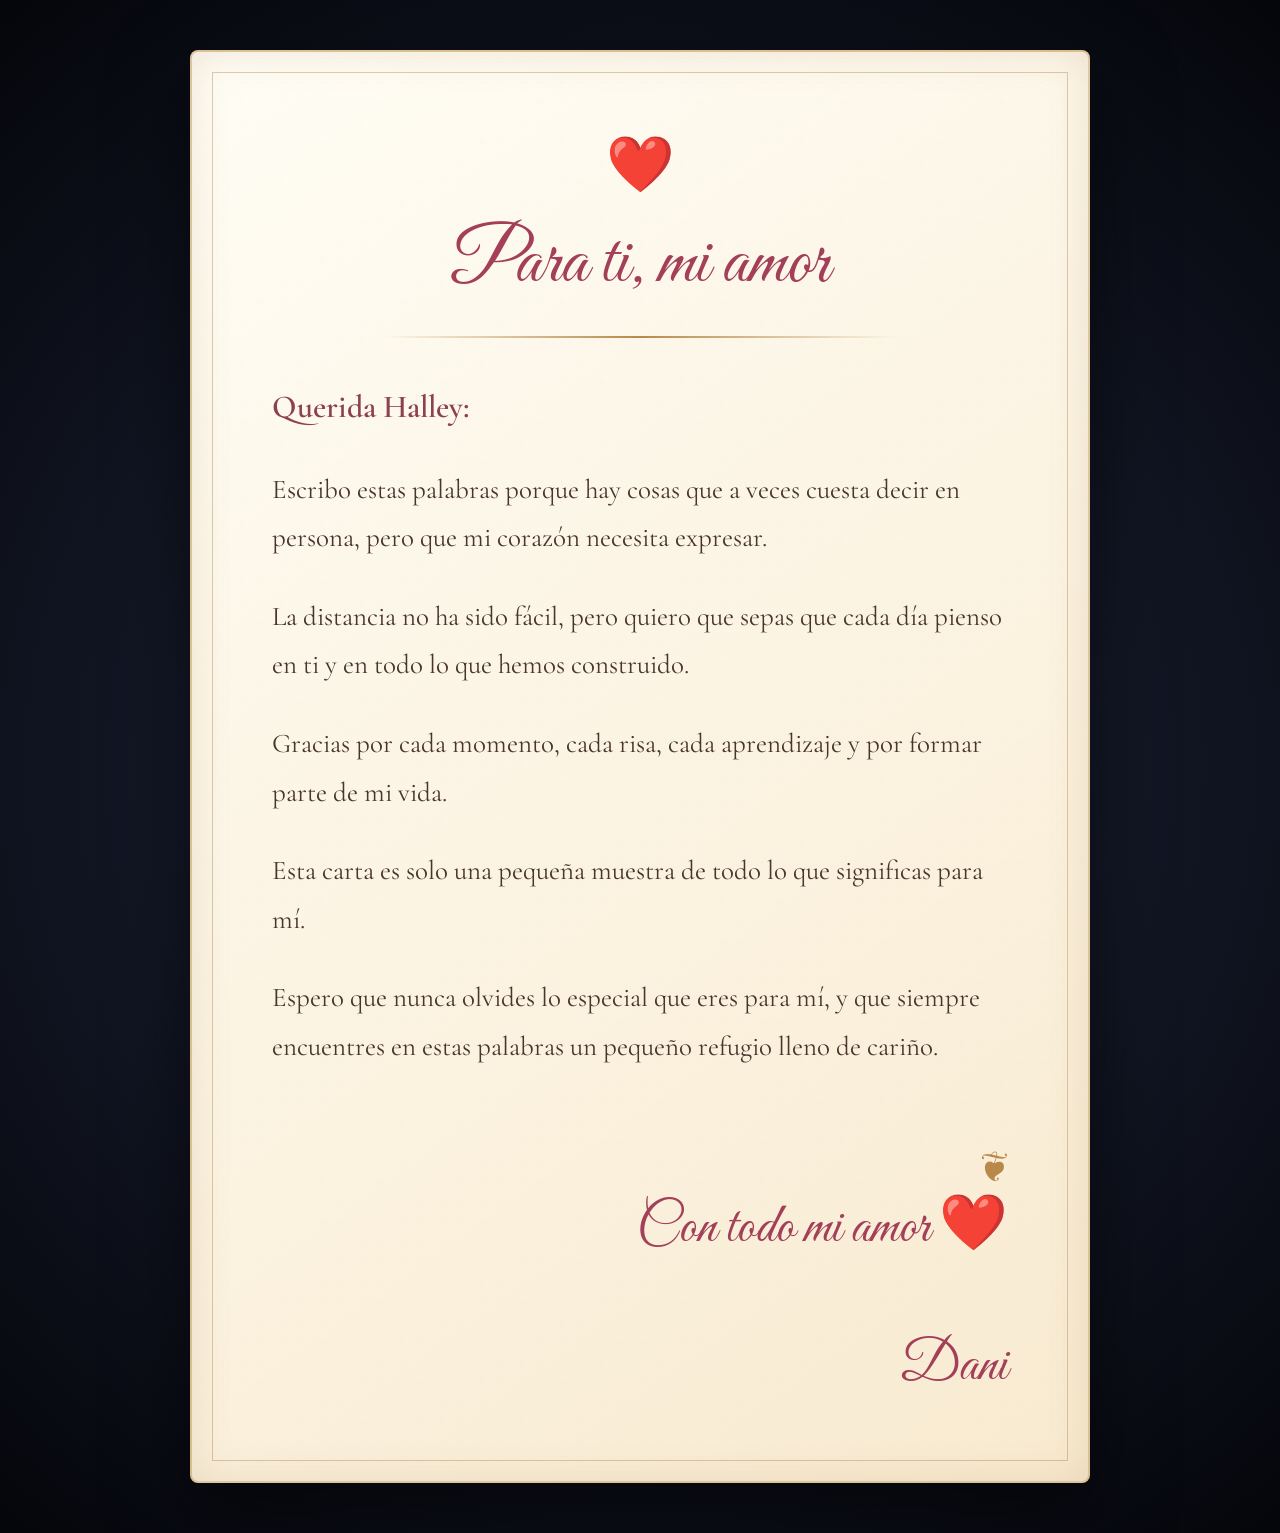
==== cartita.html @ 2c2a76f5 "Add files via upload" ====
<!DOCTYPE html>
<html lang="es">

<head>

<meta charset="UTF-8">

<meta name="viewport" content="width=device-width, initial-scale=1.0">

<title>Para ti ❤️</title>

<link rel="stylesheet" href="stylecarta.css">

</head>


<body>


<div id="stars"></div>


<main class="carta-container">


    <article class="carta">


        <div class="decoracion">
            ❤️
        </div>


        <h1>
            Para ti, mi amor
        </h1>


        <div class="linea"></div>


        <section class="contenido">


            <p>
                Querida Halley:
            </p>


            <p>
                Escribo estas palabras porque hay cosas que a veces
                cuesta decir en persona, pero que mi corazón necesita expresar.
            </p>


            <p>
                La distancia no ha sido fácil, pero quiero que sepas
                que cada día pienso en ti y en todo lo que hemos construido.
            </p>


            <p>
                Gracias por cada momento, cada risa, cada aprendizaje
                y por formar parte de mi vida.
            </p>


            <p>
                Esta carta es solo una pequeña muestra de todo lo que
                significas para mí.
            </p>


            <p>
                Espero que nunca olvides lo especial que eres para mí,
                y que siempre encuentres en estas palabras un pequeño
                refugio lleno de cariño.
            </p>


        </section>



        <div class="firma">

            Con todo mi amor ❤️

            <br><br>

            Dani

        </div>



    </article>


</main>



<script src="carta.js"></script>


</body>
<link rel="preconnect" href="https://fonts.googleapis.com">
<link rel="preconnect" href="https://fonts.gstatic.com" crossorigin>

<link href="https://fonts.googleapis.com/css2?family=Cormorant+Garamond:wght@400;500;600;700&family=Great+Vibes&display=swap" rel="stylesheet">

</html>
---- stylecarta.css ----
*{
    margin:0;
    padding:0;
    box-sizing:border-box;
}


body{

    min-height:100vh;

    background:
    radial-gradient(circle at center,#20283f,#05060b);

    display:flex;

    justify-content:center;

    align-items:flex-start;

    padding:50px 15px;

    overflow-x:hidden;

}


/* estrellas */

#stars{

    position:fixed;

    inset:0;

    z-index:-1;

}



/* contenedor */

.carta-container{

    width:100%;

    max-width:900px;

}



/* carta */

.carta{


    position:relative;


    background:

    linear-gradient(
        145deg,
        #fffdf5,
        #f8ead0
    );


    padding:

    clamp(30px,7vw,80px);


    border-radius:8px;


    box-shadow:

    0 30px 80px rgba(0,0,0,.55),

    inset 0 0 40px rgba(150,100,50,.15);



    border:

    2px solid rgba(190,145,80,.5);


    animation:

    entrada 1.5s ease;


    overflow:hidden;

}



@keyframes entrada{

    from{

        opacity:0;

        transform:

        translateY(60px)

        rotateX(10deg);

    }


    to{

        opacity:1;

        transform:none;

    }

}




/* borde interior */

.carta::before{

    content:"";

    position:absolute;

    inset:20px;


    border:

    1px solid rgba(160,110,50,.35);


    pointer-events:none;


}



/* textura papel */

.carta::after{

    content:"";

    position:absolute;

    inset:0;


    background:

    radial-gradient(
        circle,
        rgba(120,80,30,.08) 1px,
        transparent 1px
    );


    background-size:20px 20px;


    opacity:.3;


    pointer-events:none;

}




.decoracion{


    text-align:center;


    font-size:55px;


    margin-bottom:20px;


    animation:

    latido 2s infinite;

}



@keyframes latido{

    50%{

        transform:scale(1.12);

    }

}





h1{


    font-family:"Great Vibes", cursive;


    text-align:center;


    font-size:

    clamp(45px,8vw,75px);


    color:#a33f58;


    font-weight:400;


    margin-bottom:25px;


}




.linea{


    width:70%;


    height:2px;


    margin:

    auto auto 40px;


    background:

    linear-gradient(

        90deg,

        transparent,

        #b8894b,

        transparent

    );

}




.contenido{


    font-family:

    "Cormorant Garamond",serif;


    font-size:

    clamp(21px,3vw,27px);


    color:#49352d;


    line-height:1.8;


    position:relative;


    z-index:2;

}




.contenido p{

    margin-bottom:30px;


}



.contenido p:first-child{


    font-size:32px;


    font-weight:600;


    color:#8c4050;


}





.firma{


    margin-top:70px;


    text-align:right;


    font-family:

    "Great Vibes",cursive;


    font-size:

    clamp(35px,5vw,55px);


    color:#a33f58;


}




/* pequeños detalles */

.carta .firma::before{


    content:"❦";


    display:block;


    font-family:

    "Cormorant Garamond";


    font-size:40px;


    color:#b8894b;


}



@media(max-width:600px){


    body{

        padding:20px 10px;

    }



    .carta::before{

        inset:12px;

    }


    .contenido{

        text-align:left;

    }


}
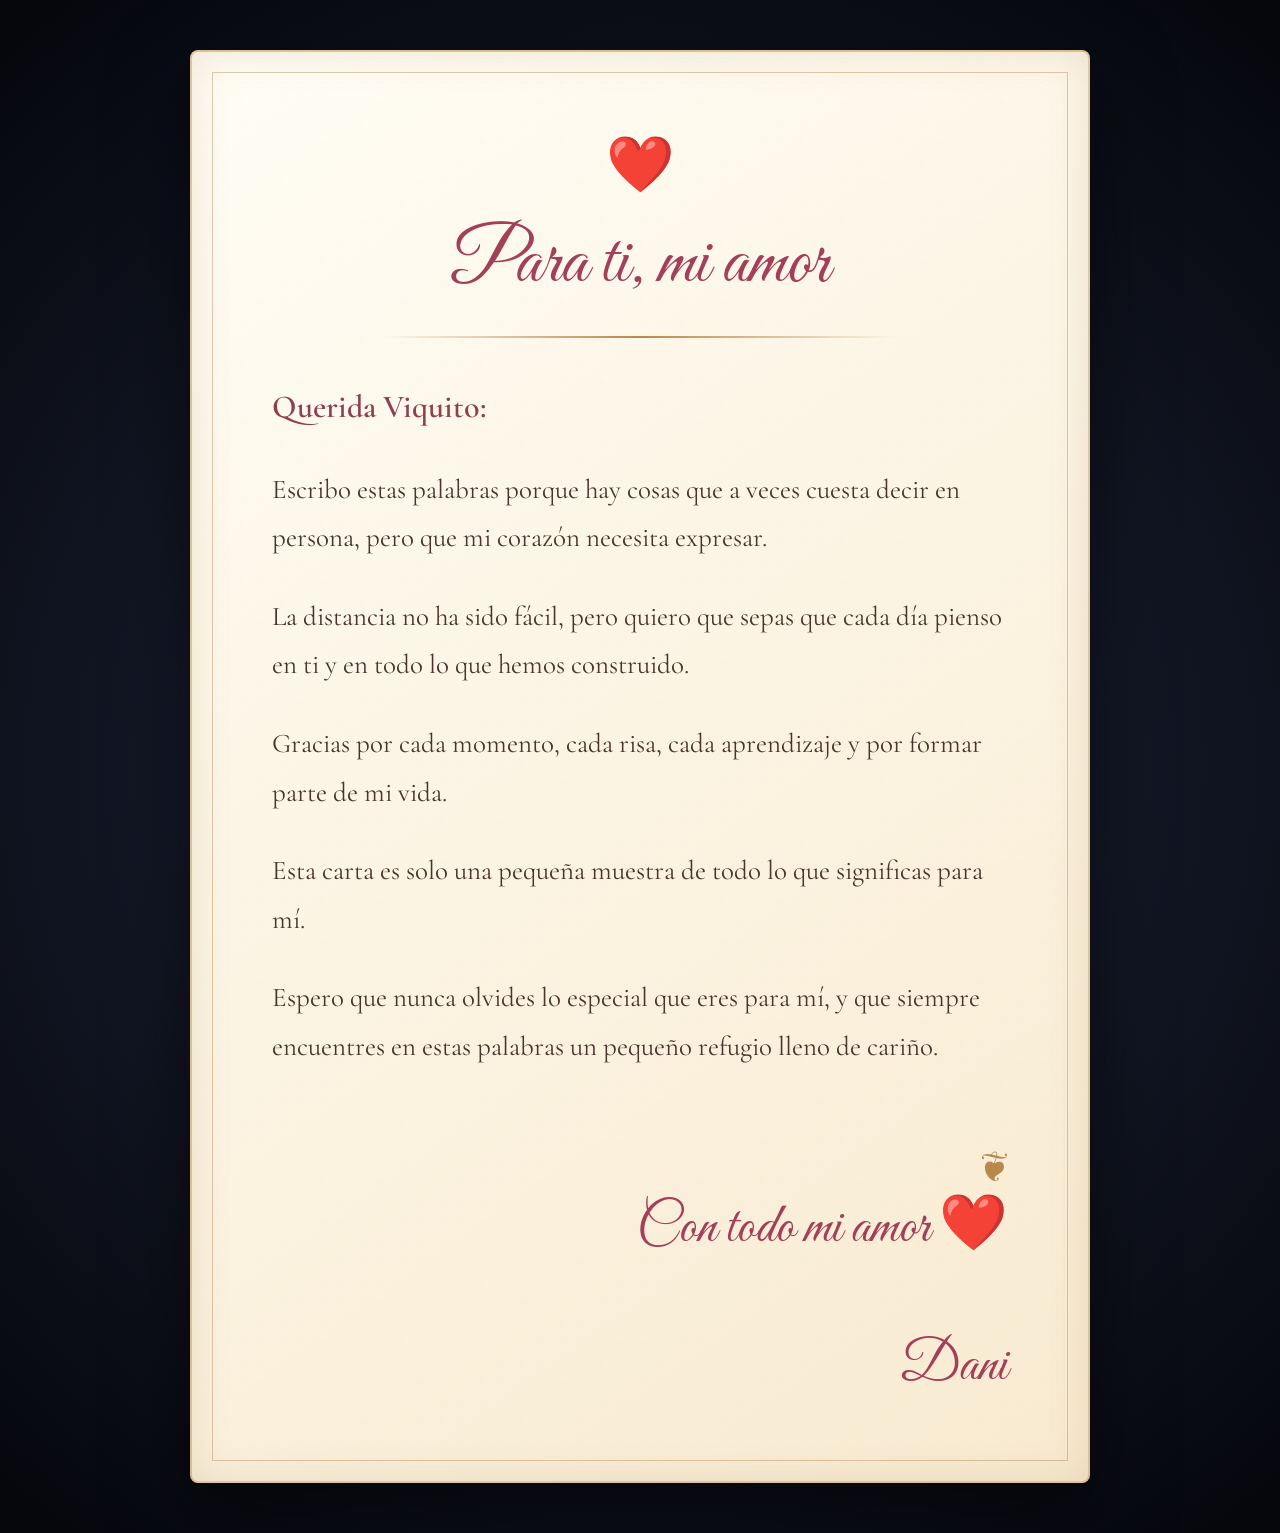
==== commit 8fc7d4a5: "Add files via upload" ====
--- a/cartita.html
+++ b/cartita.html
@@ -7,7 +7,7 @@
 
 <meta name="viewport" content="width=device-width, initial-scale=1.0">
 
-<title>Para ti ❤️</title>
+<title>Para ti</title>
 
 <link rel="stylesheet" href="stylecarta.css">
 
@@ -43,7 +43,7 @@
 
 
             <p>
-                Querida Halley:
+                Querida Viquito:
             </p>
 
 
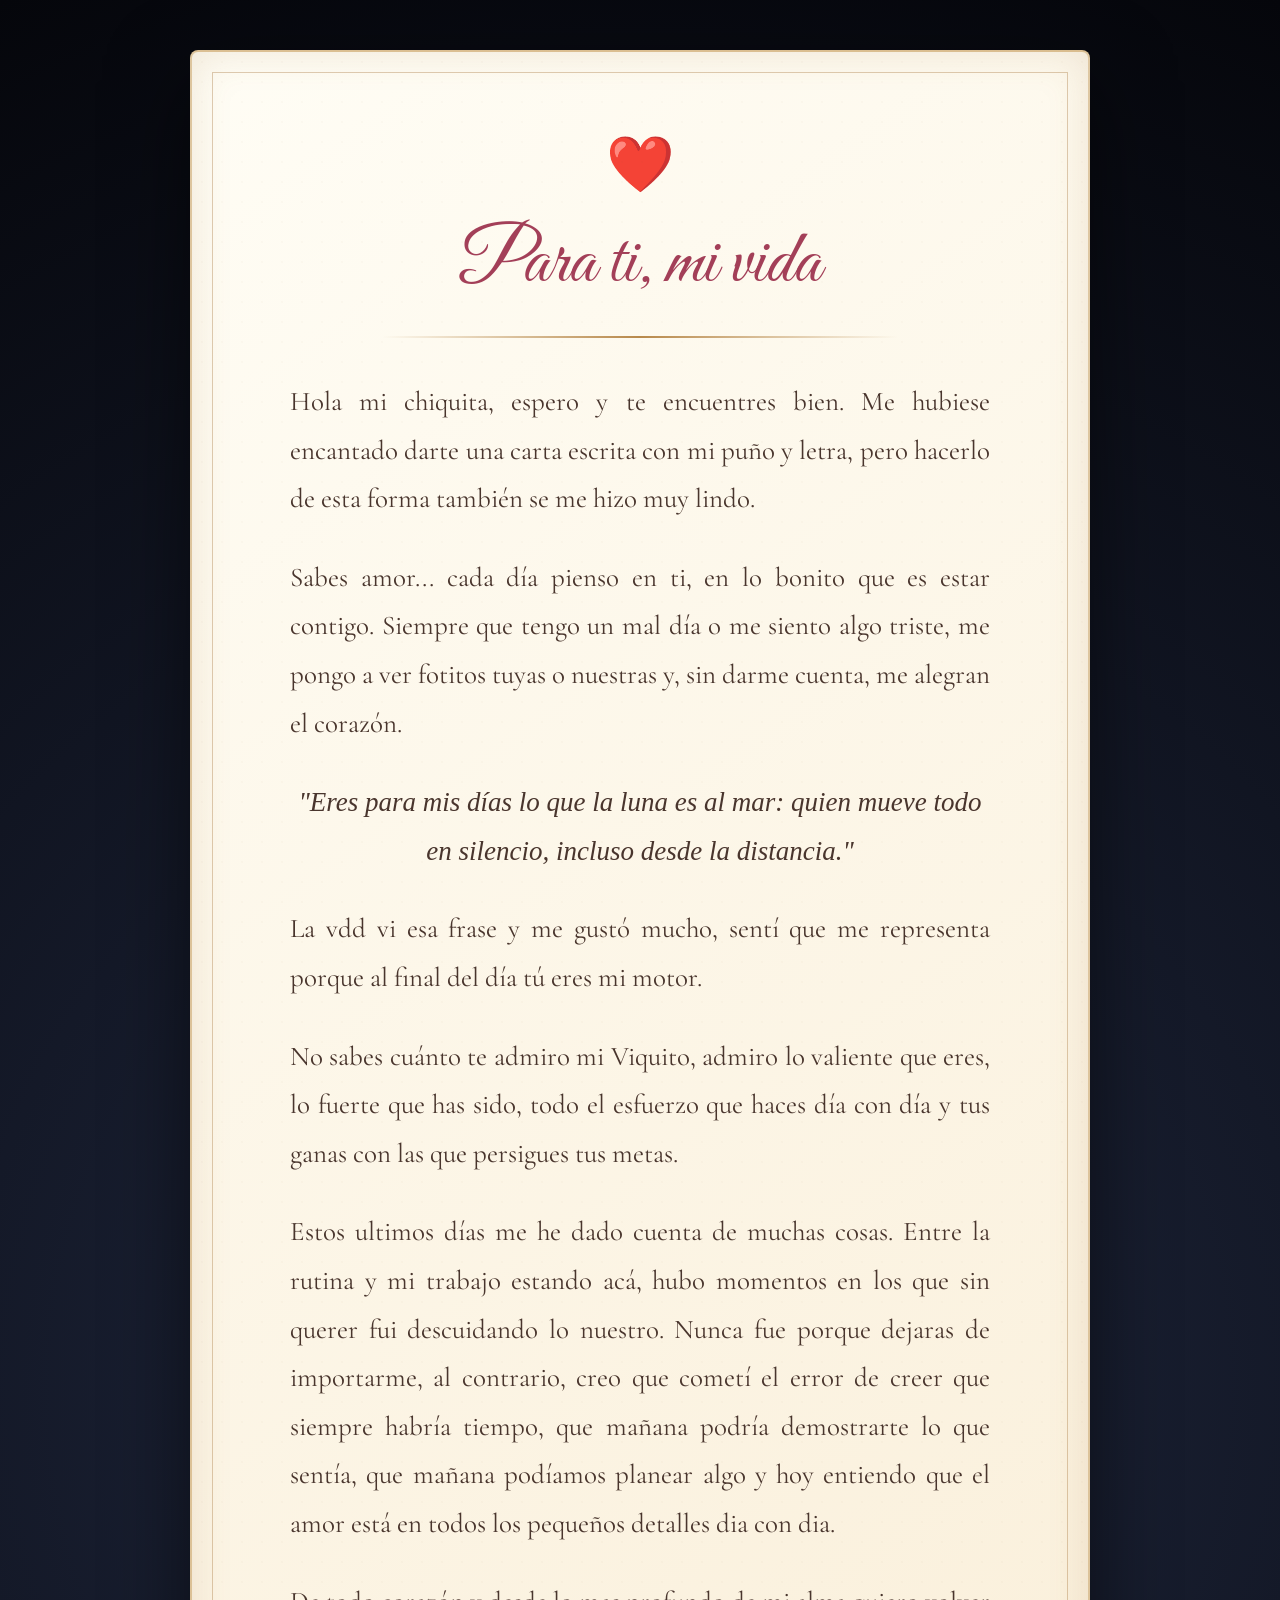
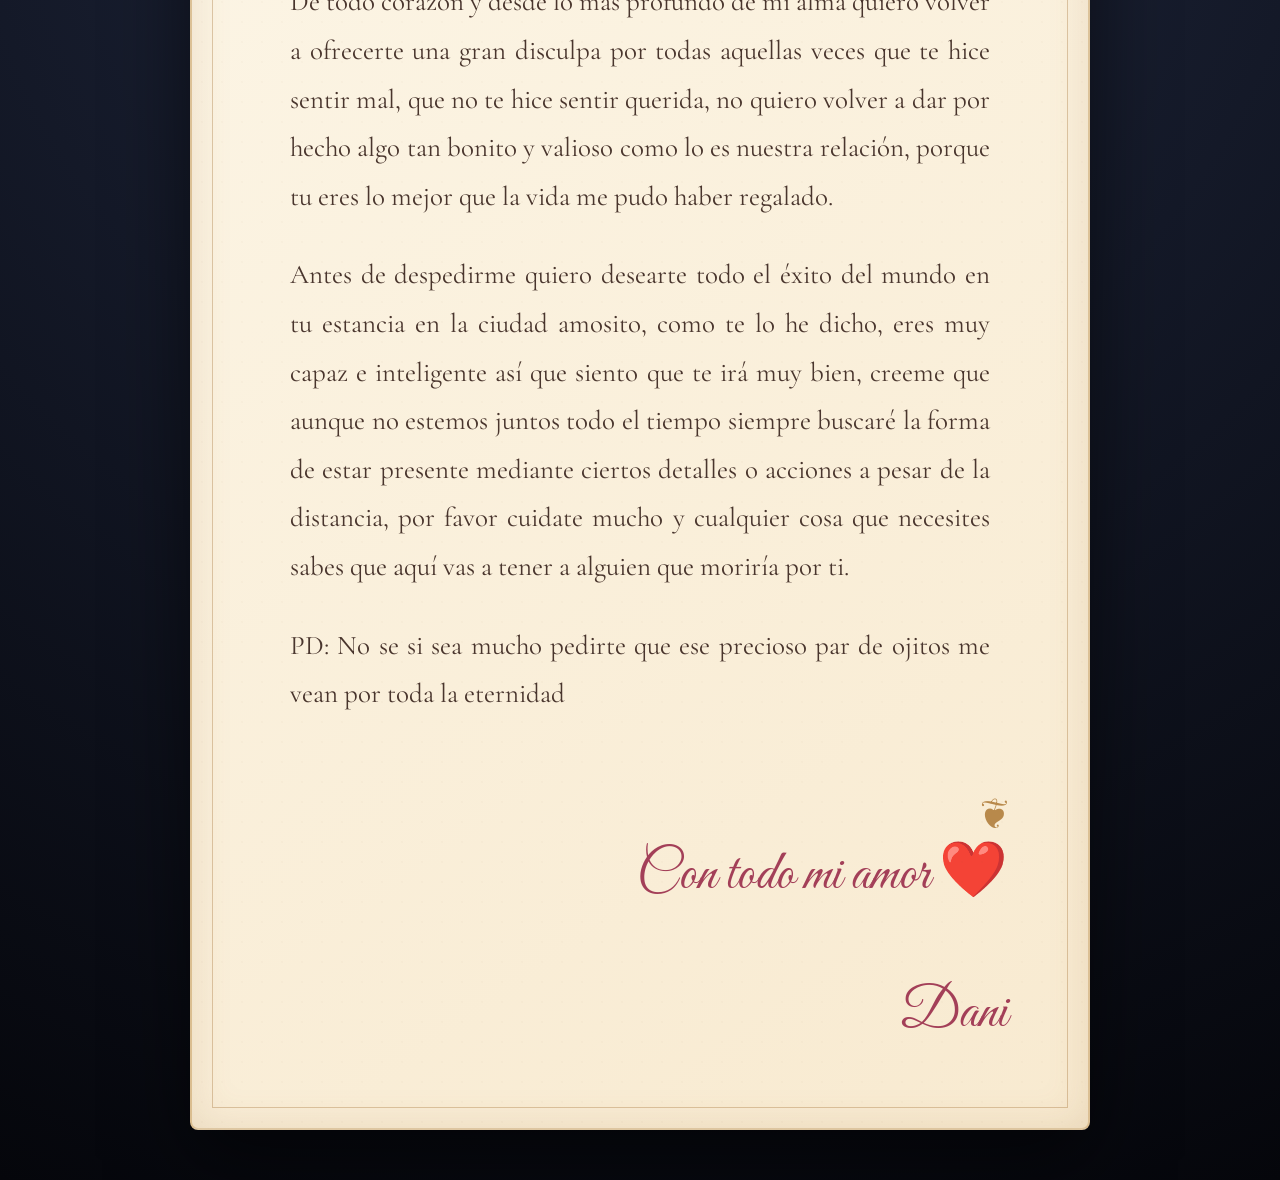
==== commit 12f67069: "Add files via upload" ====
--- a/cartita.html
+++ b/cartita.html
@@ -14,7 +14,9 @@
 </head>
 
 
+
 <body>
+    
 
 
 <div id="stars"></div>
@@ -32,55 +34,51 @@
 
 
         <h1>
-            Para ti, mi amor
+            Para ti, mi vida
         </h1>
 
 
         <div class="linea"></div>
 
 
-        <section class="contenido">
+       <section class="contenido" style="max-width:700px; margin:0 auto; text-align:justify;">
 
+    <p>
+        Hola mi chiquita, espero y te encuentres bien. Me hubiese encantado darte una carta escrita con mi puño y letra, pero hacerlo de esta forma también se me hizo muy lindo.
+    </p>
 
-            <p>
-                Querida Viquito:
-            </p>
+    <p>
+        Sabes amor... cada día pienso en ti, en lo bonito que es estar contigo. Siempre que tengo un mal día o me siento algo triste, me pongo a ver fotitos tuyas o nuestras y, sin darme cuenta, me alegran el corazón.
+    </p>
 
+    <p style="text-align:center; font-style:italic;">
+        "Eres para mis días lo que la luna es al mar: quien mueve todo en silencio, incluso desde la distancia."
+    </p>
 
-            <p>
-                Escribo estas palabras porque hay cosas que a veces
-                cuesta decir en persona, pero que mi corazón necesita expresar.
-            </p>
+    <p>
+        La vdd vi esa frase y me gustó mucho, sentí que me representa porque al final del día tú eres mi motor.
+    </p>
 
+    <p>
+        No sabes cuánto te admiro mi Viquito, admiro lo valiente que eres, lo fuerte que has sido, todo el esfuerzo que haces día con día y tus ganas con las que persigues tus metas.
+    </p>
 
-            <p>
-                La distancia no ha sido fácil, pero quiero que sepas
-                que cada día pienso en ti y en todo lo que hemos construido.
-            </p>
+    <p>
+        Estos ultimos días me he dado cuenta de muchas cosas. Entre la rutina y mi trabajo estando acá, hubo momentos en los que sin querer fui descuidando lo nuestro. Nunca fue porque dejaras de importarme, al contrario, creo que cometí el error de creer que siempre habría tiempo, que mañana podría demostrarte lo que sentía, que mañana podíamos planear algo y hoy entiendo que el amor está en todos los pequeños detalles dia con dia. 
+    </p>
 
+    <p>
+        De todo corazón y desde lo mas profundo de mi alma quiero volver a ofrecerte una gran disculpa por todas aquellas veces que te hice sentir mal, que no te hice sentir querida, no quiero volver a dar por hecho algo tan bonito y valioso como lo es nuestra relación, porque tu eres lo mejor que la vida me pudo haber regalado.
+    </p>
 
-            <p>
-                Gracias por cada momento, cada risa, cada aprendizaje
-                y por formar parte de mi vida.
-            </p>
+    <p>
+        Antes de despedirme quiero desearte todo el éxito del mundo en tu estancia en la ciudad amosito, como te lo he dicho, eres muy capaz e inteligente así que siento que te irá muy bien, creeme que aunque no estemos juntos todo el tiempo siempre buscaré la forma de estar presente mediante ciertos detalles o acciones a pesar de la distancia, por favor cuidate mucho y cualquier cosa que necesites sabes que aquí vas a tener a alguien que moriría por ti.
+    </p>
+    <p>
+        PD: No se si sea mucho pedirte que ese precioso par de ojitos me vean por toda la eternidad
+    </p>
 
-
-            <p>
-                Esta carta es solo una pequeña muestra de todo lo que
-                significas para mí.
-            </p>
-
-
-            <p>
-                Espero que nunca olvides lo especial que eres para mí,
-                y que siempre encuentres en estas palabras un pequeño
-                refugio lleno de cariño.
-            </p>
-
-
-        </section>
-
-
+</section>
 
         <div class="firma">
 
--- a/stylecarta.css
+++ b/stylecarta.css
@@ -317,24 +317,6 @@
 
 
 
-.contenido p:first-child{
-
-
-    font-size:32px;
-
-
-    font-weight:600;
-
-
-    color:#8c4050;
-
-
-}
-
-
-
-
-
 .firma{
 
 
